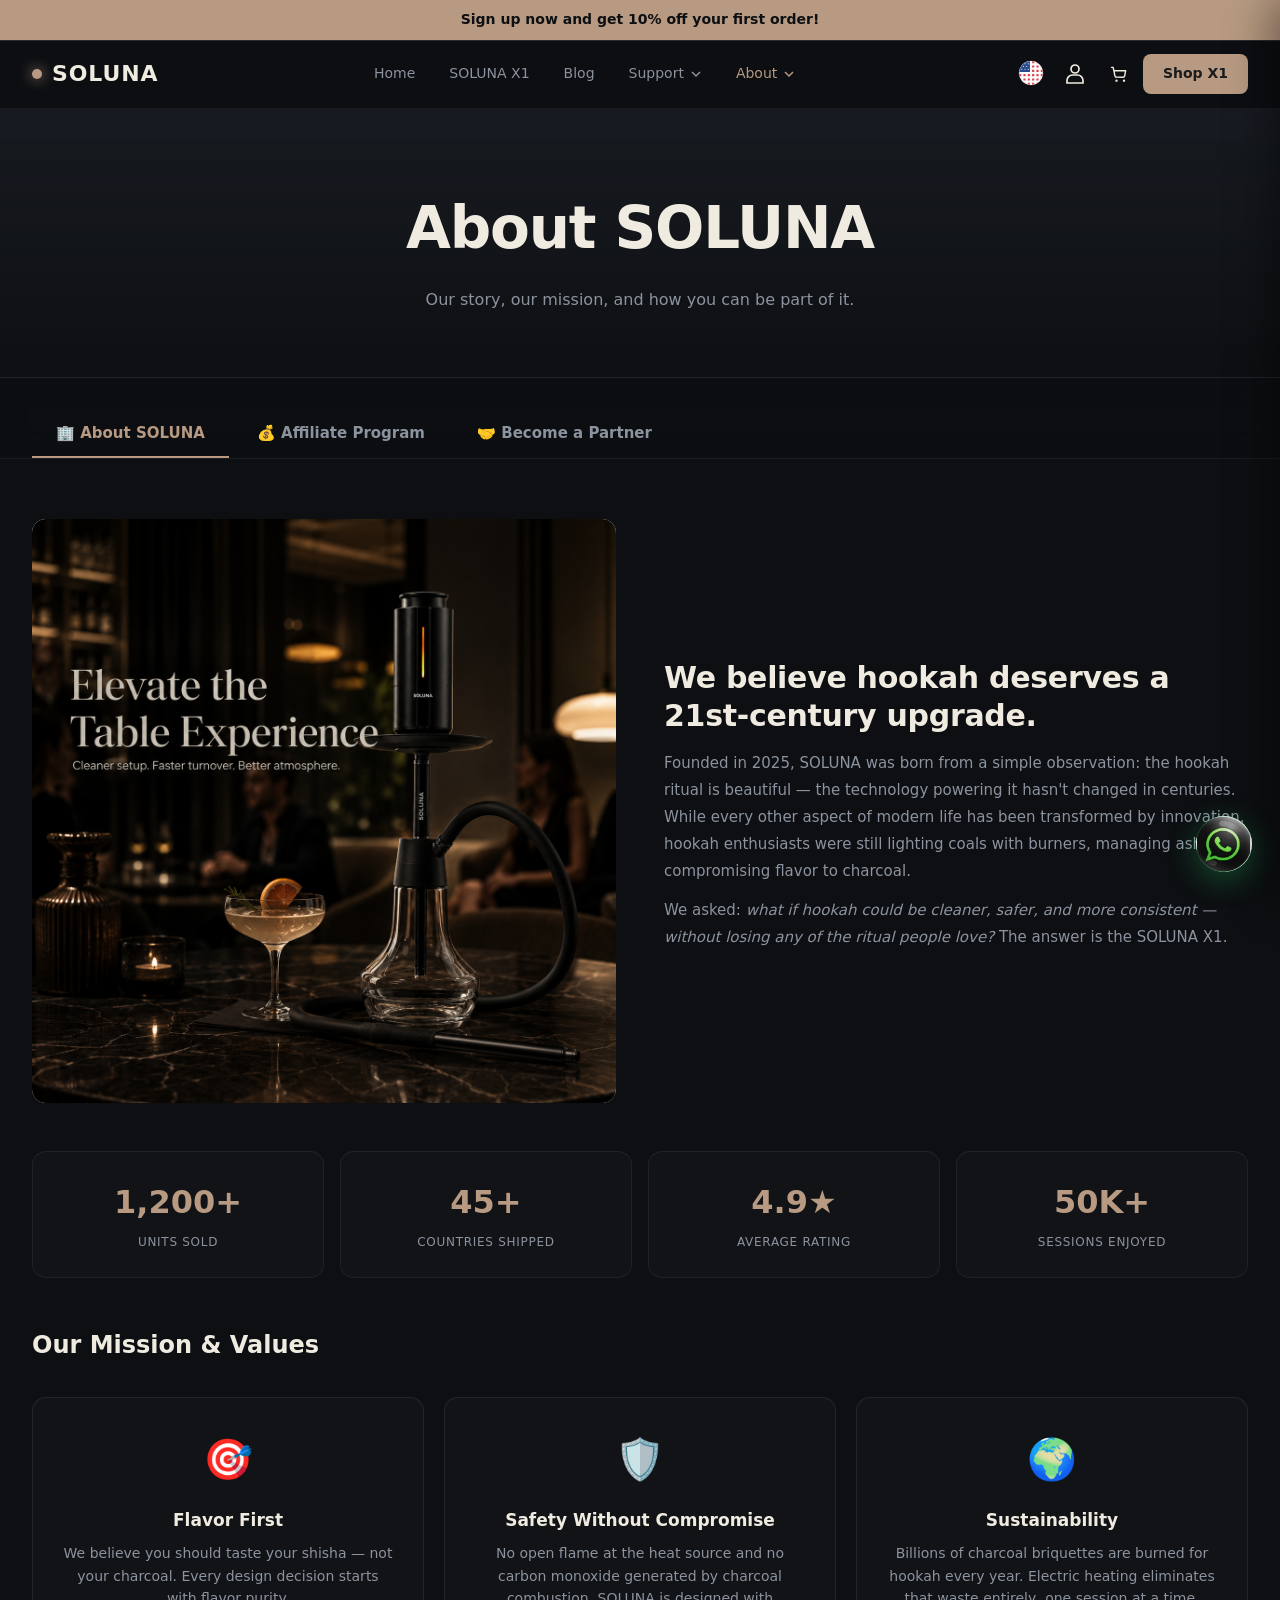
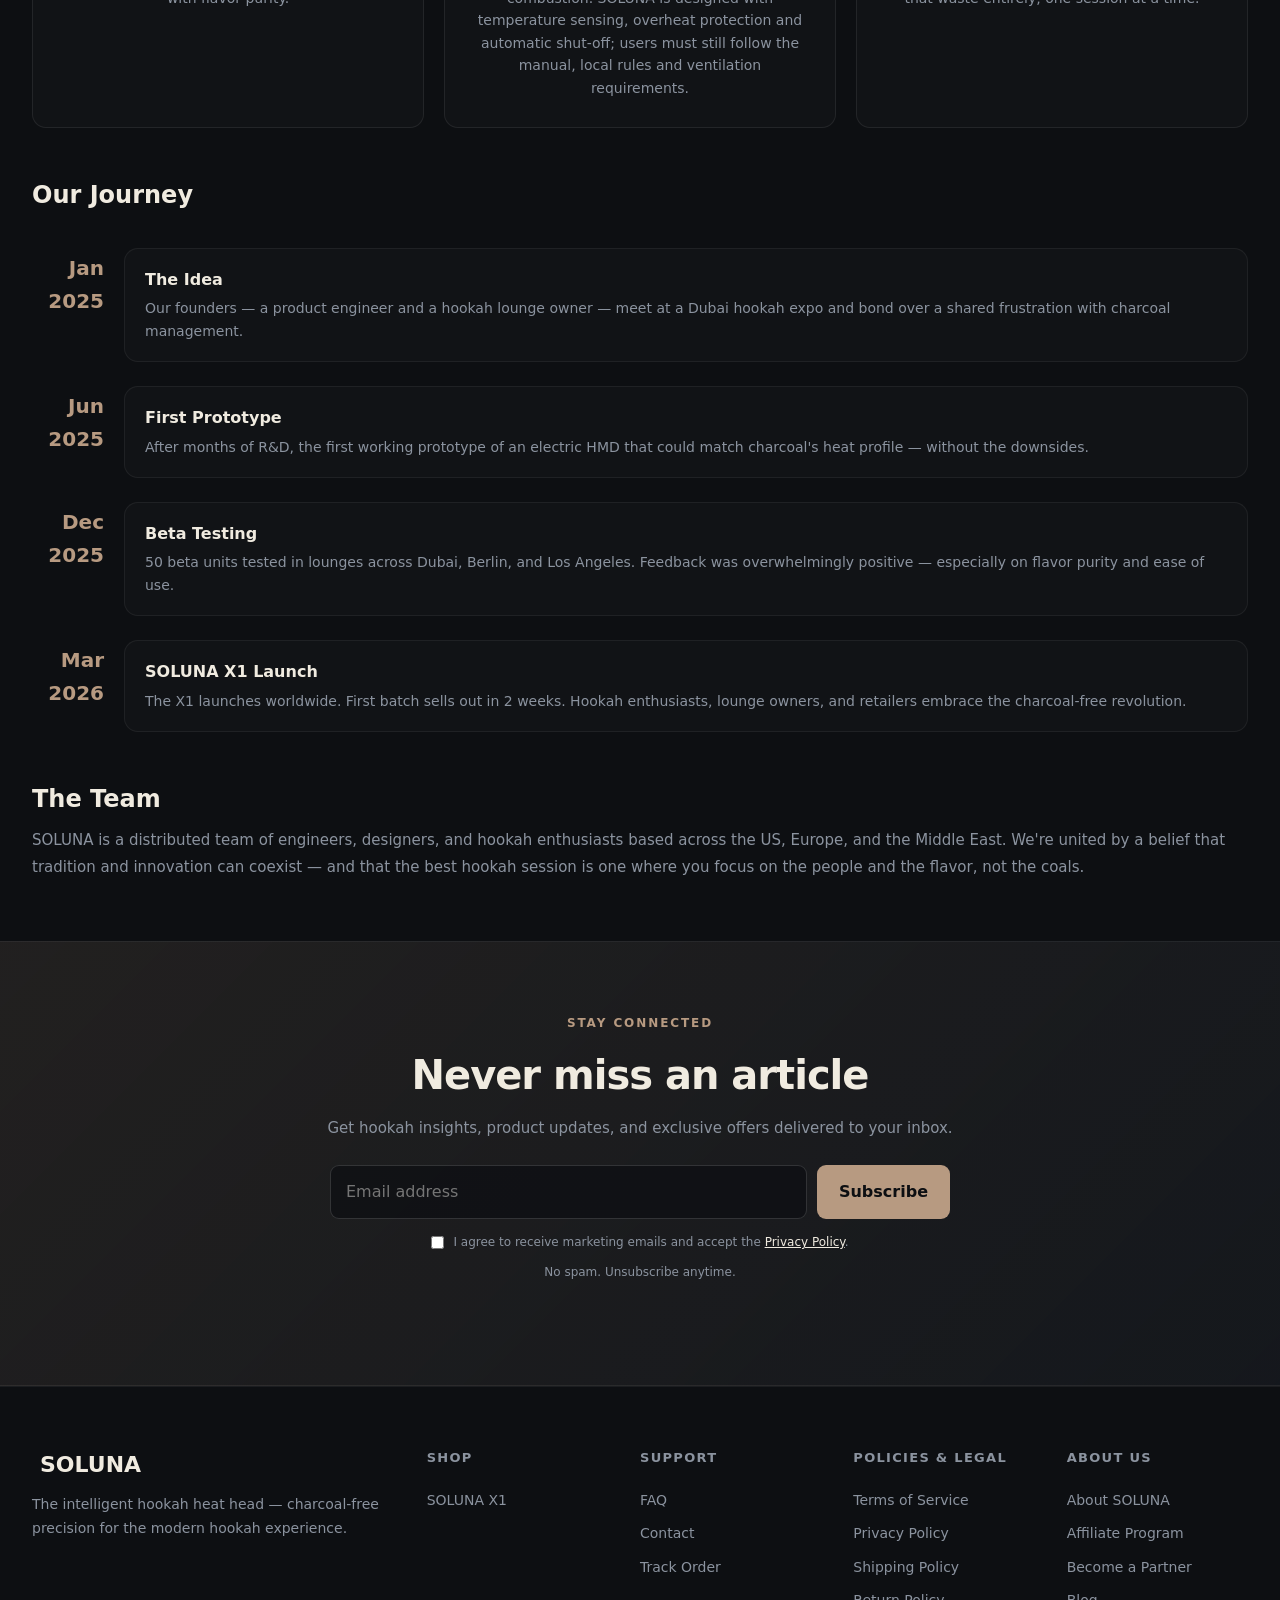
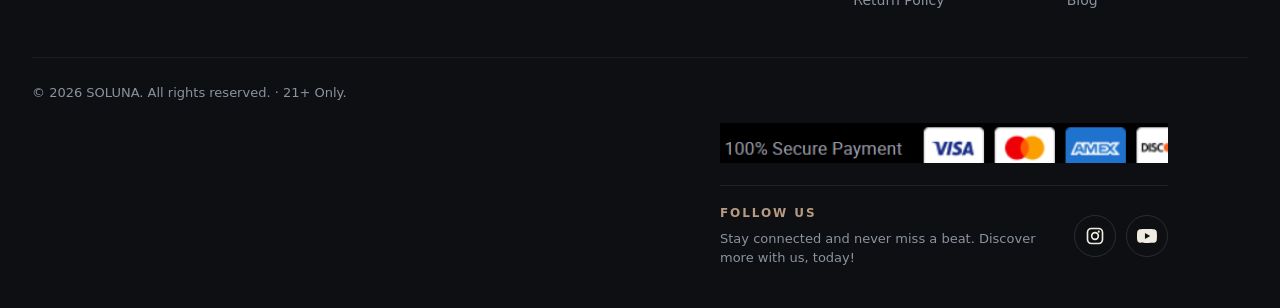
==== about.html @ 4d602d42 "Publish unified About page" ====
<!DOCTYPE html>
<html lang="en">
<head>
<meta charset="UTF-8">
<meta name="viewport" content="width=device-width, initial-scale=1.0">
<title>About SOLUNA — Our Story, Affiliate Program & Partnerships</title>
<meta name="description" content="Learn about SOLUNA's mission to modernize hookah. Join our affiliate program or become a distribution partner.">
<link rel="canonical" href="https://laurenxie-mkt.github.io/soluna-blog/about.html">
<meta property="og:type" content="website">
<meta property="og:title" content="About SOLUNA — Our Story, Affiliate Program & Partnerships">
<meta property="og:description" content="Learn about SOLUNA's mission to modernize hookah. Join our affiliate program or become a distribution partner.">
<meta property="og:url" content="https://laurenxie-mkt.github.io/soluna-blog/about.html">
<style>
:root {
  --ink: #0d0f12; --charcoal: #1a1e24; --ash: #2a3038; --mist: #8b939f;
  --cream: #f0ebe0; --pantone-2312-c: #b79a81; --gold: #b79a81; --gold-light: #b79a81;
  --gold-glow: rgba(183,154,129,.18); --red: #c0392b; --green: #27ae60;
  --max: 1280px; --radius: 14px; --announcement-height: 40px;
}
* { margin:0; padding:0; box-sizing:border-box; }
html { scroll-behavior:smooth; }
.sr-only { position:absolute; width:1px; height:1px; padding:0; margin:-1px; overflow:hidden; clip:rect(0,0,0,0); white-space:nowrap; border:0; }
:where(a,button,input,select,textarea):focus-visible { outline:2px solid var(--pantone-2312-c); outline-offset:3px; }
body {
  font-family: 'Inter', 'Segoe UI', system-ui, -apple-system, sans-serif;
  background: var(--ink); color: var(--cream); line-height: 1.65; overflow-x: hidden;
}

/* ----- ANNOUNCEMENT + NAV ----- */
.announcement-bar {
  position:sticky; top:0; z-index:110; height:var(--announcement-height);
  padding:0 20px; display:grid; place-items:center; background:var(--pantone-2312-c);
  color:var(--ink); box-shadow:0 1px 0 rgba(255,255,255,.12);
}
.announcement-bar button {
  width:100%; height:100%; border:0; background:transparent; color:inherit;
  font:inherit; font-size:14px; font-weight:650; cursor:pointer; text-align:center;
}
.announcement-bar strong { font-weight:850; }
.announcement-bar button:hover { text-decoration:underline; text-underline-offset:3px; }
.announcement-bar button:focus-visible { outline:2px solid var(--ink); outline-offset:-4px; }
.navbar {
  position:sticky; top:var(--announcement-height); z-index:100;
  backdrop-filter:blur(20px); -webkit-backdrop-filter:blur(20px);
  background:rgba(13,15,18,.78); border-bottom:1px solid rgba(255,255,255,.06);
}
.nav-inner {
  max-width:var(--max); margin:0 auto; padding:0 32px;
  display:flex; align-items:center; justify-content:space-between; height:68px; gap:20px;
}
.nav-logo { display:flex; align-items:center; gap:10px; font-weight:700; font-size:22px; letter-spacing:.04em; color:var(--cream); text-decoration:none; }
.nav-logo .dot { width:10px; height:10px; border-radius:50%; background:var(--gold); box-shadow:0 0 14px var(--gold-light); }
.nav-links { display:flex; gap:6px; align-items:center; }
.nav-links a { color:var(--mist); font-size:14px; padding:8px 14px; border-radius:8px; transition:.2s; text-decoration:none; }
.nav-links a:hover { color:var(--cream); background:rgba(255,255,255,.05); }
.nav-dropdown { position:relative; }
.nav-dropdown-trigger { display:flex; align-items:center; gap:6px; padding:8px 14px; border:0; border-radius:8px; background:transparent; color:var(--mist); font:inherit; font-size:14px; cursor:pointer; transition:.2s; }
.nav-dropdown-trigger:hover, .nav-dropdown:focus-within .nav-dropdown-trigger { color:var(--cream); background:rgba(255,255,255,.05); }
.nav-dropdown-trigger svg { width:12px; height:12px; transition:transform .2s; }
.nav-dropdown:hover .nav-dropdown-trigger svg, .nav-dropdown:focus-within .nav-dropdown-trigger svg { transform:rotate(180deg); }
.nav-dropdown-menu { position:absolute; top:calc(100% + 10px); left:0; min-width:190px; padding:8px; background:rgba(23,27,32,.98); border:1px solid rgba(255,255,255,.1); border-radius:12px; box-shadow:0 18px 50px rgba(0,0,0,.42); opacity:0; visibility:hidden; transform:translateY(-6px); transition:opacity .18s, transform .18s, visibility .18s; }
.nav-dropdown-menu::before { content:''; position:absolute; left:0; right:0; top:-12px; height:12px; }
.nav-dropdown:hover .nav-dropdown-menu, .nav-dropdown:focus-within .nav-dropdown-menu { opacity:1; visibility:visible; transform:translateY(0); }
.nav-dropdown-menu a { display:block; padding:10px 12px; color:var(--cream); white-space:nowrap; }
.nav-dropdown-menu a:hover { color:var(--gold-light); background:rgba(183,154,129,.08); }
.nav-cta {
  padding:8px 20px; border-radius:8px; background:var(--gold); color:#1a1a1a;
  font-weight:600; font-size:14px; border:none; cursor:pointer; transition:.2s; text-decoration:none;
}
.nav-cta:hover { box-shadow:0 4px 20px var(--gold-glow); transform:translateY(-1px); }
.nav-hamburger { display:none; background:none; border:none; color:var(--cream); font-size:24px; cursor:pointer; }
.nav-cart-btn {
  position:relative; background:none; border:none; color:var(--cream); font-size:20px;
  cursor:pointer; padding:6px 10px; border-radius:8px; transition:.2s;
}
.nav-cart-btn:hover { background:rgba(255,255,255,.05); }
.nav-actions { display:flex; align-items:center; gap:4px; }
.nav-icon-btn { width:40px; height:40px; display:inline-flex; align-items:center; justify-content:center; position:relative; border:0; border-radius:10px; background:transparent; color:var(--cream); cursor:pointer; transition:.2s; }
.nav-icon-btn:hover { background:rgba(255,255,255,.06); color:var(--gold-light); }
.nav-icon-btn svg { width:24px; height:24px; stroke:currentColor; }
.language-flag { width:26px; height:26px; display:block; border-radius:50%; }
.language-menu { right:0; left:auto; min-width:150px; }
.language-menu button { width:100%; padding:10px 12px; border:0; border-radius:8px; background:transparent; color:var(--cream); text-align:left; cursor:pointer; font:inherit; font-size:13px; }
.language-menu button:hover { color:var(--gold-light); background:rgba(183,154,129,.08); }
.nav-cart-badge {
  position:absolute; top:-2px; right:-2px;
  background:var(--gold); color:#1a1a1a; font-size:10px; font-weight:700;
  width:18px; height:18px; border-radius:50%; display:flex; align-items:center; justify-content:center;
  display:none;
}
.nav-cart-badge.has-items { display:flex; }

/* ----- PAGE HERO ----- */
.page-hero {
  padding:60px 32px; text-align:center;
  background:linear-gradient(180deg, rgba(26,30,36,.6) 0%, var(--ink) 100%);
  border-bottom:1px solid rgba(255,255,255,.04);
}
.page-hero h1 { font-size:clamp(28px, 4vw, 44px); font-weight:700; letter-spacing:-.02em; margin-bottom:10px; }
.page-hero p { color:var(--mist); font-size:16px; }

/* ----- TAB NAVIGATION ----- */
.tab-nav {
  display:flex; gap:4px; max-width:var(--max); margin:0 auto; padding:32px 32px 0;
  border-bottom:1px solid rgba(255,255,255,.06); overflow-x:auto;
}
.tab-btn {
  padding:14px 24px; background:none; border:none; border-bottom:2px solid transparent;
  color:var(--mist); font-size:15px; font-weight:600; cursor:pointer;
  transition:.2s; font-family:inherit; white-space:nowrap;
}
.tab-btn:hover { color:var(--cream); }
.tab-btn.active { color:var(--gold); border-bottom-color:var(--gold); }

/* ----- CONTENT ----- */
section { padding:60px 32px; }
.section-inner { max-width:var(--max); margin:0 auto; }
.tab-panel { display:none; }
.tab-panel.active { display:block; }

/* ===== ABOUT SOLUNA ===== */
.about-hero-grid { display:grid; grid-template-columns:minmax(0,1fr) minmax(0,1fr); gap:48px; align-items:center; margin-bottom:48px; }
.about-hero-img {
  aspect-ratio:1/1; border-radius:var(--radius); overflow:hidden;
  position:relative; display:flex; align-items:center; justify-content:center;
  background:linear-gradient(135deg, var(--charcoal) 0%, var(--ash) 100%);
}
.about-hero-img img {
  width:100%; height:100%; object-fit:cover; display:block;
  position:relative; z-index:1;
}
.about-hero-text h2 { font-size:30px; line-height:1.25; margin-bottom:16px; letter-spacing:-.01em; }
.about-hero-text p { font-size:15px; color:var(--mist); line-height:1.8; margin-bottom:12px; }
.about-hero-text { min-width:0; overflow-wrap:anywhere; }

/* Mission / Values / Story */
.mission-grid { display:grid; grid-template-columns:repeat(3, 1fr); gap:20px; margin-top:32px; }
.mission-card {
  padding:28px; background:rgba(255,255,255,.02); border:1px solid rgba(255,255,255,.06);
  border-radius:var(--radius); text-align:center; transition:.2s;
}
.mission-card:hover { border-color:rgba(183,154,129,.2); }
.mission-card .mc-icon { font-size:40px; margin-bottom:14px; }
.mission-card h4 { font-size:17px; margin-bottom:8px; }
.mission-card p { font-size:14px; color:var(--mist); line-height:1.6; }

/* Timeline style */
.timeline { margin:32px 0; }
.tl-item { display:flex; gap:20px; margin-bottom:24px; }
.tl-year {
  flex-shrink:0; width:72px; font-size:20px; font-weight:800; color:var(--gold);
  padding-top:4px; text-align:right;
}
.tl-content { flex:1; padding:18px 20px; background:rgba(255,255,255,.02); border:1px solid rgba(255,255,255,.06); border-radius:var(--radius); }
.tl-content h4 { font-size:16px; margin-bottom:4px; }
.tl-content p { font-size:14px; color:var(--mist); }

/* Stats row */
.stats-row { display:grid; grid-template-columns:repeat(4, 1fr); gap:16px; margin-top:32px; }
.stat-item {
  text-align:center; padding:24px 12px; background:rgba(255,255,255,.02);
  border:1px solid rgba(255,255,255,.06); border-radius:var(--radius);
}
.stat-value { font-size:32px; font-weight:800; color:var(--gold-light); }
.stat-label { font-size:12px; color:var(--mist); text-transform:uppercase; letter-spacing:.06em; margin-top:4px; }

/* ===== AFFILIATE PROGRAM ===== */
.affiliate-hero {
  display:grid; grid-template-columns:1fr 1fr; gap:40px; align-items:center;
  padding:40px; background:linear-gradient(135deg, rgba(183,154,129,.06), rgba(183,154,129,.01));
  border:1px solid rgba(183,154,129,.15); border-radius:var(--radius); margin-bottom:40px;
}
.affiliate-hero-text h2 { font-size:28px; line-height:1.2; margin-bottom:12px; }
.affiliate-hero-text p { font-size:15px; color:var(--mist); line-height:1.7; }
.affiliate-hero-stat { text-align:center; }
.affiliate-hero-stat .big-num { font-size:64px; font-weight:800; color:var(--gold-light); line-height:1; }
.affiliate-hero-stat p { color:var(--mist); font-size:14px; margin-top:8px; }

/* Commission tiers */
.commission-tiers { display:grid; grid-template-columns:repeat(3, 1fr); gap:16px; margin:24px 0; }
.tier-card {
  padding:28px 20px; text-align:center; background:rgba(255,255,255,.02);
  border:1px solid rgba(255,255,255,.08); border-radius:var(--radius); transition:.2s;
}
.tier-card.featured { border-color:rgba(183,154,129,.3); background:rgba(183,154,129,.04); }
.tier-card .tier-pct { font-size:36px; font-weight:800; color:var(--gold-light); }
.tier-card .tier-name { font-size:14px; color:var(--mist); margin:6px 0; }
.tier-card .tier-desc { font-size:13px; color:var(--mist); line-height:1.5; }

/* How it works steps */
.affiliate-steps { display:grid; grid-template-columns:repeat(4, 1fr); gap:16px; margin:24px 0; }
.af-step {
  text-align:center; padding:24px 16px; background:rgba(255,255,255,.02);
  border:1px solid rgba(255,255,255,.06); border-radius:var(--radius); position:relative;
}
.af-step .af-num {
  width:40px; height:40px; border-radius:50%; background:linear-gradient(135deg, var(--gold), var(--gold-light));
  color:#1a1a1a; font-weight:800; font-size:18px; display:flex; align-items:center; justify-content:center;
  margin:0 auto 10px;
}
.af-step h4 { font-size:14px; margin-bottom:4px; }
.af-step p { font-size:12px; color:var(--mist); line-height:1.5; }

/* ===== BECOME A PARTNER ===== */
.partner-options { display:grid; grid-template-columns:repeat(3, 1fr); gap:20px; margin:32px 0; }
.partner-card {
  padding:32px 24px; text-align:center; background:rgba(255,255,255,.02);
  border:1px solid rgba(255,255,255,.08); border-radius:var(--radius); transition:.2s;
}
.partner-card:hover { border-color:rgba(183,154,129,.25); transform:translateY(-4px); }
.partner-card .pc-icon { font-size:44px; margin-bottom:14px; }
.partner-card h4 { font-size:18px; margin-bottom:8px; }
.partner-card p { font-size:14px; color:var(--mist); line-height:1.6; margin-bottom:6px; }
.partner-card .pc-benefits { list-style:none; margin-top:14px; text-align:left; }
.partner-card .pc-benefits li {
  font-size:13px; color:var(--mist); padding:4px 0; display:flex; align-items:center; gap:8px;
}
.partner-card .pc-benefits li::before { content:'✓'; color:var(--green); font-weight:700; }

/* Partner form */
.partner-form-card {
  max-width:640px; margin:0 auto; padding:36px;
  background:rgba(255,255,255,.02); border:1px solid rgba(255,255,255,.08);
  border-radius:var(--radius);
}
.partner-form-card label { display:block; font-size:12px; color:var(--mist); margin-bottom:4px; text-transform:uppercase; letter-spacing:.06em; font-weight:600; }
.partner-form-card input, .partner-form-card select, .partner-form-card textarea {
  width:100%; padding:12px 16px; margin-bottom:16px;
  background:rgba(255,255,255,.03); border:1px solid rgba(255,255,255,.1);
  border-radius:10px; color:var(--cream); font-size:14px; outline:none; font-family:inherit;
  transition:.2s; resize:vertical;
}
.partner-form-card input:focus, .partner-form-card select:focus, .partner-form-card textarea:focus { border-color:var(--gold); }
.partner-form-card select option { background:var(--charcoal); color:var(--cream); }

/* ----- BUTTONS ----- */
.btn-primary {
  display:inline-flex; align-items:center; gap:8px;
  padding:14px 32px; border-radius:10px;
  background:linear-gradient(135deg, var(--gold), var(--gold-light));
  color:#1a1a1a; font-weight:700; font-size:15px; border:none; cursor:pointer; transition:.2s; text-decoration:none; font-family:inherit;
}
.btn-primary:hover { box-shadow:0 8px 30px var(--gold-glow); transform:translateY(-2px); }
.btn-secondary {
  display:inline-flex; align-items:center; gap:8px;
  padding:14px 32px; border-radius:10px;
  background:transparent; border:1px solid rgba(255,255,255,.2);
  color:var(--cream); font-weight:600; font-size:15px; cursor:pointer; transition:.2s; text-decoration:none; font-family:inherit;
}
.btn-secondary:hover { border-color:var(--pantone-2312-c); background:rgba(183,154,129,.09); }

/* Toast */
.toast {
  position:fixed; bottom:100px; left:50%; transform:translateX(-50%);
  padding:12px 24px; background:var(--charcoal); color:var(--cream);
  border:1px solid rgba(255,255,255,.15); border-radius:24px;
  font-size:14px; z-index:9999; pointer-events:none;
  animation:fadeUp .3s ease; font-family:Inter,sans-serif;
}
@keyframes fadeUp { from { opacity:0; transform:translateX(-50%) translateY(10px); } to { opacity:1; transform:translateX(-50%) translateY(0); } }

/* ----- UNIFIED ABOUT CONTENT ----- */
.page-hero { padding:72px 32px 64px; background:linear-gradient(180deg, rgba(26,30,36,.78), var(--ink)); }
.page-hero h1 { font-size:clamp(34px,5vw,58px); }
.tab-nav { top:calc(var(--announcement-height) + 68px); z-index:80; background:rgba(13,15,18,.92); backdrop-filter:blur(16px); }
.tab-btn { border-bottom-width:2px; }
.tab-btn.active { color:var(--pantone-2312-c); border-color:var(--pantone-2312-c); }
.about-hero-img { min-height:440px; background:linear-gradient(145deg,#f7f7f5,#e4e2de); }
.about-hero-img img { width:100%; height:100%; object-fit:contain; }
.mission-card,.value-card,.tier-card,.partner-card,.partner-form-card,.step-card { border-color:rgba(255,255,255,.075); }
.mission-card:hover,.value-card:hover,.tier-card:hover,.partner-card:hover { border-color:rgba(183,154,129,.3); }
.btn-primary { background:var(--pantone-2312-c); }
.btn-secondary { border-color:var(--pantone-2312-c); color:var(--pantone-2312-c); }
.btn-secondary:hover { background:rgba(183,154,129,.09); }
@media (prefers-reduced-motion:reduce) { *,*::before,*::after { scroll-behavior:auto!important; transition-duration:.01ms!important; animation-duration:.01ms!important; } }

/* ----- NEWSLETTER ----- */
.newsletter {
  padding:72px 32px; border-top:1px solid rgba(255,255,255,.06);
  border-bottom:1px solid rgba(255,255,255,.06);
  background:linear-gradient(135deg, rgba(183,154,129,.12), rgba(26,30,36,.58));
}
.newsletter-inner { max-width:720px; margin:0 auto; text-align:center; }
.newsletter-eyebrow { color:var(--pantone-2312-c); font-size:12px; font-weight:800; letter-spacing:.16em; }
.newsletter h2 { margin:8px 0; font-size:clamp(28px,4vw,40px); letter-spacing:-.025em; }
.newsletter-copy { color:var(--mist); font-size:15px; }
.newsletter-form { margin:24px auto 0; max-width:620px; }
.newsletter-row { display:grid; grid-template-columns:1fr auto; gap:10px; }
.newsletter-row input {
  width:100%; min-height:48px; padding:13px 15px; border:1px solid rgba(255,255,255,.14);
  border-radius:9px; background:rgba(13,15,18,.72); color:var(--cream); font:inherit;
}
.newsletter-row input:focus { outline:2px solid var(--pantone-2312-c); outline-offset:2px; }
.newsletter-row button {
  min-height:48px; padding:12px 22px; border:0; border-radius:9px;
  background:var(--pantone-2312-c); color:var(--ink); font:inherit; font-weight:800; cursor:pointer;
}
.newsletter-consent { display:flex; justify-content:center; align-items:flex-start; gap:9px; margin-top:14px; color:var(--mist); font-size:12px; text-align:left; }
.newsletter-consent input { margin-top:3px; accent-color:var(--pantone-2312-c); }
.newsletter-consent a { color:var(--cream); }
.newsletter-note,.newsletter-status { margin-top:10px; color:var(--mist); font-size:12px; }
.newsletter-status { min-height:20px; color:var(--cream); }

/* ----- FOOTER ----- */
footer { padding:60px 32px 40px; border-top:1px solid rgba(255,255,255,.06); background:var(--ink); }
.footer-inner { max-width:var(--max); margin:0 auto; display:grid; grid-template-columns:2fr repeat(4, 1fr); gap:32px; }
.footer-brand .flogo { font-size:22px; font-weight:700; margin-bottom:10px; display:flex; align-items:center; gap:8px; }
.footer-brand p { color:var(--mist); font-size:14px; line-height:1.7; }
.footer-col h4 { font-size:13px; text-transform:uppercase; letter-spacing:.1em; color:var(--mist); margin-bottom:16px; }
.footer-col a { display:block; color:var(--mist); font-size:14px; padding:5px 0; text-decoration:none; transition:.2s; }
.footer-col a:hover { color:var(--cream); }
.footer-bottom {
  max-width:var(--max); margin:40px auto 0; padding-top:24px;
  border-top:1px solid rgba(255,255,255,.06); display:flex; justify-content:space-between;
  flex-wrap:wrap; gap:12px; font-size:13px; color:var(--mist);
}
.footer-utility {
  max-width:var(--max); margin:20px auto 0; padding-right:80px;
  display:flex; flex-direction:column; align-items:flex-end;
}
.secure-payment-lockup {
  position:relative; width:min(448px, calc(100% - 96px)); aspect-ratio:448 / 40;
  overflow:hidden;
}
.secure-payment-lockup img {
  position:absolute; width:152.68%; max-width:none; height:auto;
  left:-17.4%; top:-140%; display:block;
}
.footer-follow {
  width:min(448px, calc(100% - 96px)); margin-top:22px; padding-top:18px;
  border-top:1px solid rgba(255,255,255,.08); display:grid;
  grid-template-columns:1fr auto; gap:24px; align-items:center;
}
.footer-follow h4 {
  margin:0 0 5px; color:var(--pantone-2312-c); font-size:12px;
  font-weight:800; letter-spacing:.16em;
}
.footer-follow p { margin:0; color:var(--mist); font-size:13px; line-height:1.5; }
.footer-follow-icons { display:flex; align-items:center; gap:10px; }
.footer-follow-icons a {
  width:42px; height:42px; border:1px solid rgba(255,255,255,.12); border-radius:50%;
  color:var(--cream); display:grid; place-items:center; text-decoration:none; transition:.2s;
}
.footer-follow-icons a:hover, .footer-follow-icons a:focus-visible {
  border-color:var(--pantone-2312-c); color:var(--pantone-2312-c); transform:translateY(-2px);
}
.footer-follow-icons svg { width:20px; height:20px; fill:currentColor; }

/* WhatsApp float */
.whatsapp-float {
  position:fixed; bottom:28px; right:28px; z-index:200;
  width:56px; height:56px; border-radius:50%; background:#25D366;
  display:flex; align-items:center; justify-content:center;
  font-size:28px; color:#fff; box-shadow:0 8px 30px rgba(37,211,102,.3);
  cursor:pointer; transition:.3s; text-decoration:none;
}
.whatsapp-float:hover { transform:scale(1.1); }
.whatsapp-float img { width:100%; height:100%; object-fit:cover; border-radius:50%; display:block; }

/* Read more / expand btn */
.btn-expand {
  display:inline-flex; align-items:center; gap:6px;
  padding:10px 20px; border-radius:8px; border:1px solid var(--gold);
  background:transparent; color:var(--gold); font-weight:600; font-size:14px;
  cursor:pointer; transition:.2s; font-family:inherit;
}
.btn-expand:hover { background:rgba(183,154,129,.1); }

/* ===== CART SIDEBAR (compact) ===== */
.cart-overlay { position:fixed; inset:0; z-index:500; background:rgba(0,0,0,0.6); display:none; }
.cart-overlay.show { display:block; }
.cart-sidebar {
  position:fixed; top:0; right:0; z-index:501; width:420px; max-width:100vw; height:100vh;
  background:var(--charcoal); border-left:1px solid rgba(255,255,255,.08);
  display:flex; flex-direction:column; transform:translateX(100%);
  transition:transform .35s cubic-bezier(0.4,0,0.2,1); box-shadow:-10px 0 40px rgba(0,0,0,.4);
}
.cart-sidebar.show { transform:translateX(0); }
.cart-header { display:flex; align-items:center; justify-content:space-between; padding:20px 24px; border-bottom:1px solid rgba(255,255,255,.08); }
.cart-header h3 { font-size:20px; display:flex; align-items:center; gap:10px; }
.cart-close { background:none; border:none; color:var(--mist); font-size:24px; cursor:pointer; padding:4px 8px; }
.cart-items { flex:1; overflow-y:auto; padding:16px 24px; }
.cart-item { display:flex; gap:14px; padding:16px 0; border-bottom:1px solid rgba(255,255,255,.06); align-items:flex-start; }
.cart-item-img { width:72px; height:72px; border-radius:8px; background:var(--ash); display:flex; align-items:center; justify-content:center; font-size:32px; flex-shrink:0; }
.cart-item-info { flex:1; }
.cart-item-info h4 { font-size:15px; margin-bottom:4px; }
.cart-item-info .ci-price { color:var(--gold-light); font-weight:700; font-size:16px; }
.cart-qty-row { display:flex; align-items:center; gap:10px; margin-top:8px; }
.cart-qty-row button { width:28px; height:28px; border-radius:6px; border:1px solid rgba(255,255,255,.15); background:rgba(255,255,255,.03); color:var(--cream); cursor:pointer; font-size:16px; display:flex; align-items:center; justify-content:center; }
.cart-qty-row span { min-width:20px; text-align:center; font-weight:600; }
.cart-item-remove { color:var(--red); background:none; border:none; cursor:pointer; font-size:12px; margin-top:8px; }
.cart-empty { text-align:center; padding:60px 20px; color:var(--mist); }
.cart-footer { padding:20px 24px; border-top:1px solid rgba(255,255,255,.08); background:rgba(0,0,0,.2); }
.cart-total-row { display:flex; justify-content:space-between; align-items:center; padding:0 0 16px; font-size:17px; }
.cart-total-row .total-price { font-size:28px; font-weight:800; color:var(--gold-light); }
.cart-payment-grid { display:grid; grid-template-columns:1fr 1fr; gap:8px; }
.cart-payment-btn { display:flex; align-items:center; justify-content:center; gap:8px; padding:12px; border-radius:10px; font-size:14px; font-weight:600; cursor:pointer; border:none; transition:.2s; font-family:inherit; }
.cart-paypal { background:var(--pantone-2312-c); color:#1a1a1a; }
.cart-stripe { background:#635bff; color:#fff; }
.cart-whatsapp { background:#25D366; color:#fff; grid-column:1/-1; }
.cart-tax-note { font-size:11px; color:var(--mist); text-align:center; margin-top:10px; }
.register-overlay { position:fixed; inset:0; z-index:550; display:none; align-items:center; justify-content:center; padding:20px; background:rgba(0,0,0,.72); backdrop-filter:blur(8px); }
.register-overlay.show { display:flex; }
.register-card { width:min(420px,100%); padding:30px; border:1px solid rgba(255,255,255,.1); border-radius:16px; background:var(--charcoal); box-shadow:0 24px 70px rgba(0,0,0,.5); }
.register-card h2 { font-size:24px; margin-bottom:6px; }
.register-card p { color:var(--mist); font-size:14px; margin-bottom:20px; }
.register-card input { width:100%; margin-bottom:12px; padding:13px 14px; border:1px solid rgba(255,255,255,.12); border-radius:9px; background:rgba(255,255,255,.04); color:var(--cream); font:inherit; }
.register-actions { display:flex; gap:10px; margin-top:4px; }
.register-actions button { flex:1; padding:12px; border-radius:9px; border:1px solid rgba(255,255,255,.14); background:transparent; color:var(--cream); font-weight:700; cursor:pointer; }
.register-actions .register-submit { border-color:var(--gold); background:var(--gold); color:#181818; }

@media (max-width:1024px) {
  .about-hero-grid { grid-template-columns:1fr; }
  .about-hero-img { width:100%; min-width:0; min-height:0; }
  .affiliate-hero { grid-template-columns:1fr; }
  .commission-tiers, .partner-options { grid-template-columns:1fr; }
  .affiliate-steps { grid-template-columns:repeat(2, 1fr); }
  .stats-row { grid-template-columns:repeat(2, 1fr); }
  .mission-grid { grid-template-columns:1fr; }
}
@media (max-width:768px) {
  :root { --announcement-height:48px; }
  .announcement-bar { padding:0 14px; }
  .announcement-bar button { font-size:13px; line-height:1.25; }
  .nav-inner { padding:0 12px; gap:4px; }
  .nav-logo { font-size:19px; gap:7px; }
  .nav-logo .dot { width:8px; height:8px; }
  .nav-actions { margin-left:auto; gap:0; }
  .nav-icon-btn { width:36px; height:40px; }
  .language-flag { width:24px; height:24px; }
  .nav-cta { display:none; }
  .footer-utility { width:100%; padding-right:0; align-items:center; }
  .secure-payment-lockup { width:min(448px,100%); }
  .footer-follow { width:min(448px,100%); margin-bottom:56px; }
  .nav-links { display:none; }
  .nav-links.mobile-open {
    position:absolute; top:68px; left:0; right:0; display:flex; flex-direction:column; align-items:stretch;
    padding:14px 16px 18px; background:rgba(13,15,18,.98); border-bottom:1px solid rgba(255,255,255,.08);
    box-shadow:0 18px 38px rgba(0,0,0,.36);
  }
  .nav-links.mobile-open > a,.nav-links.mobile-open .nav-dropdown-trigger { width:100%; justify-content:space-between; padding:12px 14px; text-align:left; }
  .nav-links.mobile-open .nav-dropdown-menu { position:static; display:none; min-width:0; margin:2px 0 8px; opacity:1; visibility:visible; transform:none; box-shadow:none; }
  .nav-links.mobile-open .nav-dropdown:focus-within .nav-dropdown-menu { display:block; }
  .nav-hamburger { display:block; width:36px; height:40px; font-size:20px; }
  section { padding:40px 16px; }
  .newsletter { padding:52px 16px; }
  .newsletter-row { grid-template-columns:1fr; }
  .newsletter-row button { width:100%; }
  .tab-nav { padding:20px 16px 0; }
  .tab-nav { width:100%; max-width:100%; overscroll-behavior-inline:contain; }
  .tab-btn { padding:12px 16px; font-size:13px; }
  .affiliate-steps { grid-template-columns:1fr; }
  .footer-inner { grid-template-columns:1fr 1fr; }
}
@media (max-width:480px) {
  .nav-inner { padding:0 8px; }
  .nav-logo { font-size:18px; }
  .nav-icon-btn,.nav-hamburger { width:34px; }
  .footer-follow { grid-template-columns:1fr; gap:14px; }
  .stats-row { grid-template-columns:1fr 1fr; }
  .footer-inner { grid-template-columns:1fr; }
}
</style>
<!-- Meta Pixel Code -->
<script>
!function(f,b,e,v,n,t,s)
{if(f.fbq)return;n=f.fbq=function(){n.callMethod?
n.callMethod.apply(n,arguments):n.queue.push(arguments)};
if(!f._fbq)f._fbq=n;n.push=n;n.loaded=!0;n.version='2.0';
n.queue=[];t=b.createElement(e);t.async=!0;
t.src=v;s=b.getElementsByTagName(e)[0];
s.parentNode.insertBefore(t,s)}(window, document,'script',
'https://connect.facebook.net/en_US/fbevents.js');
fbq('init', '2122987451609957');
fbq('init', '1715525909645595');
fbq('track', 'PageView');
</script>
<noscript><img height="1" width="1" style="display:none"
src="https://www.facebook.com/tr?id=2122987451609957&ev=PageView&noscript=1"
/><img height="1" width="1" style="display:none"
src="https://www.facebook.com/tr?id=1715525909645595&ev=PageView&noscript=1"
/></noscript>
<!-- End Meta Pixel Code -->
</head>
<body>

<!-- ===== SIGN-UP OFFER ===== -->
<div class="announcement-bar">
  <button type="button" onclick="openRegisterModal()" aria-label="Register now to get 10% off your first order">
    Sign up now and get <strong>10% off</strong> your first order!
  </button>
</div>

<!-- ===== NAVBAR ===== -->
<nav class="navbar">
  <div class="nav-inner">
    <a href="soluna-homepage.html#hero" class="nav-logo"><span class="dot"></span>SOLUNA</a>
    <div class="nav-links" id="primaryNav">
      <a href="soluna-homepage.html#hero">Home</a>
      <a href="soluna-x1.html">SOLUNA X1</a>
      <a href="blog.html#post2">Blog</a>
      <div class="nav-dropdown">
        <button class="nav-dropdown-trigger" type="button">Support <svg viewBox="0 0 12 12" aria-hidden="true"><path d="m2 4 4 4 4-4" fill="none" stroke="currentColor" stroke-width="1.5"/></svg></button>
        <div class="nav-dropdown-menu"><a href="support.html#faq">FAQ</a><a href="support.html#contact">Contact</a><a href="support.html#track">Track Order</a></div>
      </div>
      <div class="nav-dropdown">
        <button class="nav-dropdown-trigger" type="button" style="color:var(--gold-light);">About <svg viewBox="0 0 12 12" aria-hidden="true"><path d="m2 4 4 4 4-4" fill="none" stroke="currentColor" stroke-width="1.5"/></svg></button>
        <div class="nav-dropdown-menu"><a href="about.html#about">About SOLUNA</a><a href="about.html#affiliate">Affiliate Program</a><a href="about.html#partner">Become a Partner</a><a href="blog.html">Blog</a></div>
      </div>
    </div>
    <div class="nav-actions">
      <div class="nav-dropdown">
        <button class="nav-icon-btn" type="button" title="Language" aria-label="Choose language"><img class="language-flag" src="[data-uri]" alt="English"></button>
        <div class="nav-dropdown-menu language-menu"><button type="button" onclick="setLanguage('en')">English</button><button type="button" onclick="setLanguage('de')">Deutsch</button><button type="button" onclick="setLanguage('fr')">Français</button><button type="button" onclick="setLanguage('zh')">中文</button></div>
      </div>
      <button class="nav-icon-btn" type="button" onclick="openRegisterModal()" title="Register" aria-label="Register"><svg viewBox="0 0 24 24" fill="none" aria-hidden="true"><circle cx="12" cy="7" r="4" stroke-width="1.7"/><path d="M4 21v-2.4A5.6 5.6 0 0 1 9.6 13h4.8a5.6 5.6 0 0 1 5.6 5.6V21H4Z" stroke-width="1.7"/></svg></button>
      <button class="nav-icon-btn nav-cart-btn" onclick="openCart()" title="Cart" aria-label="Open cart"><svg viewBox="0 0 24 24" fill="none" aria-hidden="true"><path d="M3 4h2l2.1 10.2a2 2 0 0 0 2 1.6h7.7a2 2 0 0 0 2-1.6L20 8H6" stroke-width="1.7" stroke-linecap="round" stroke-linejoin="round"/><circle cx="9" cy="20" r="1.4" fill="currentColor" stroke="none"/><circle cx="18" cy="20" r="1.4" fill="currentColor" stroke="none"/></svg><span class="nav-cart-badge" id="navCartBadge">0</span></button>
      <a href="soluna-x1.html" class="nav-cta">Shop X1</a>
    </div>
    <button class="nav-hamburger" type="button" aria-controls="primaryNav" aria-expanded="false" aria-label="Open navigation" onclick="toggleNav(this)">☰</button>
  </div>
</nav>

<main id="main-content">
<!-- ===== PAGE HERO ===== -->
<section class="page-hero">
  <h1>About SOLUNA</h1>
  <p>Our story, our mission, and how you can be part of it.</p>
</section>

<!-- ===== TAB NAVIGATION ===== -->
<div class="tab-nav">
  <button class="tab-btn active" type="button" onclick="switchTab('about', this)">🏢 About SOLUNA</button>
  <button class="tab-btn" type="button" onclick="switchTab('affiliate', this)">💰 Affiliate Program</button>
  <button class="tab-btn" type="button" onclick="switchTab('partner', this)">🤝 Become a Partner</button>
</div>

<!-- ===== TAB: ABOUT SOLUNA ===== -->
<section id="about" class="tab-panel active">
  <div class="section-inner">
    <div class="about-hero-grid">
      <div class="about-hero-img">
	        <img src="[data-uri]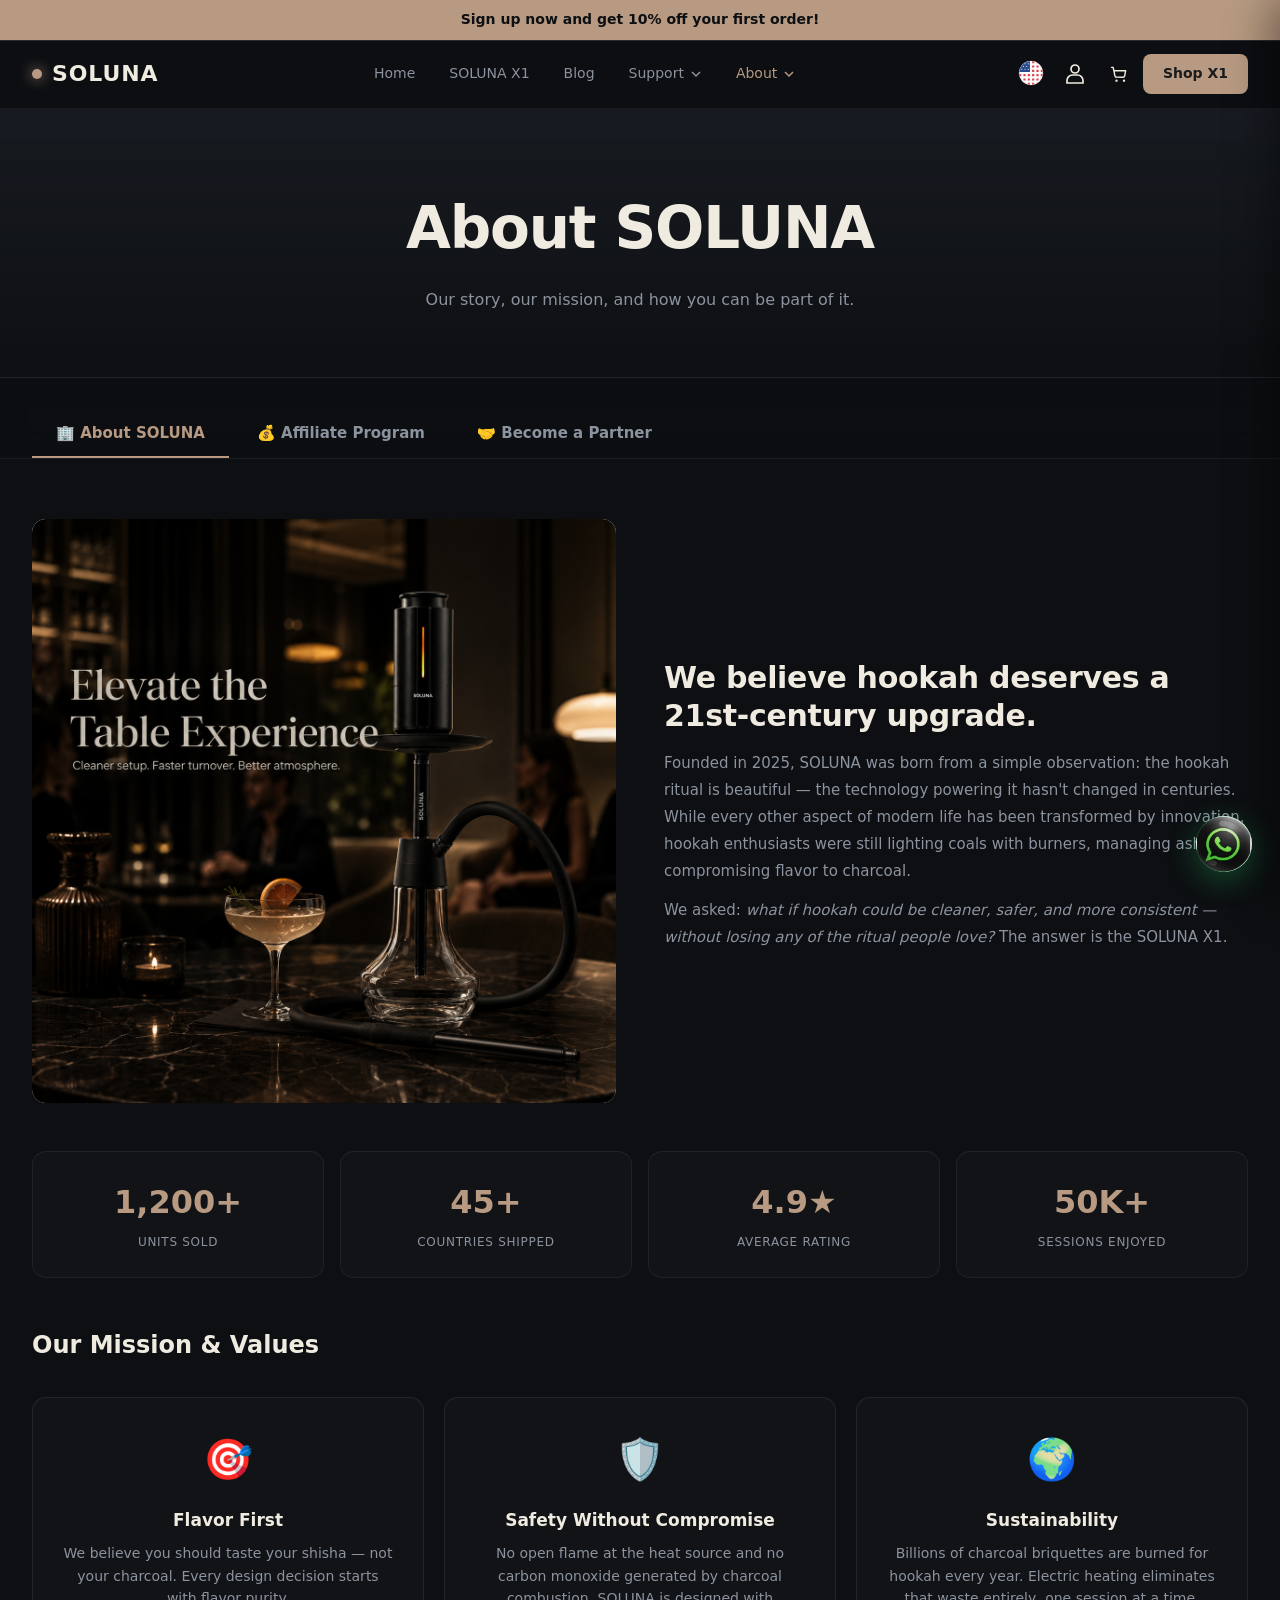
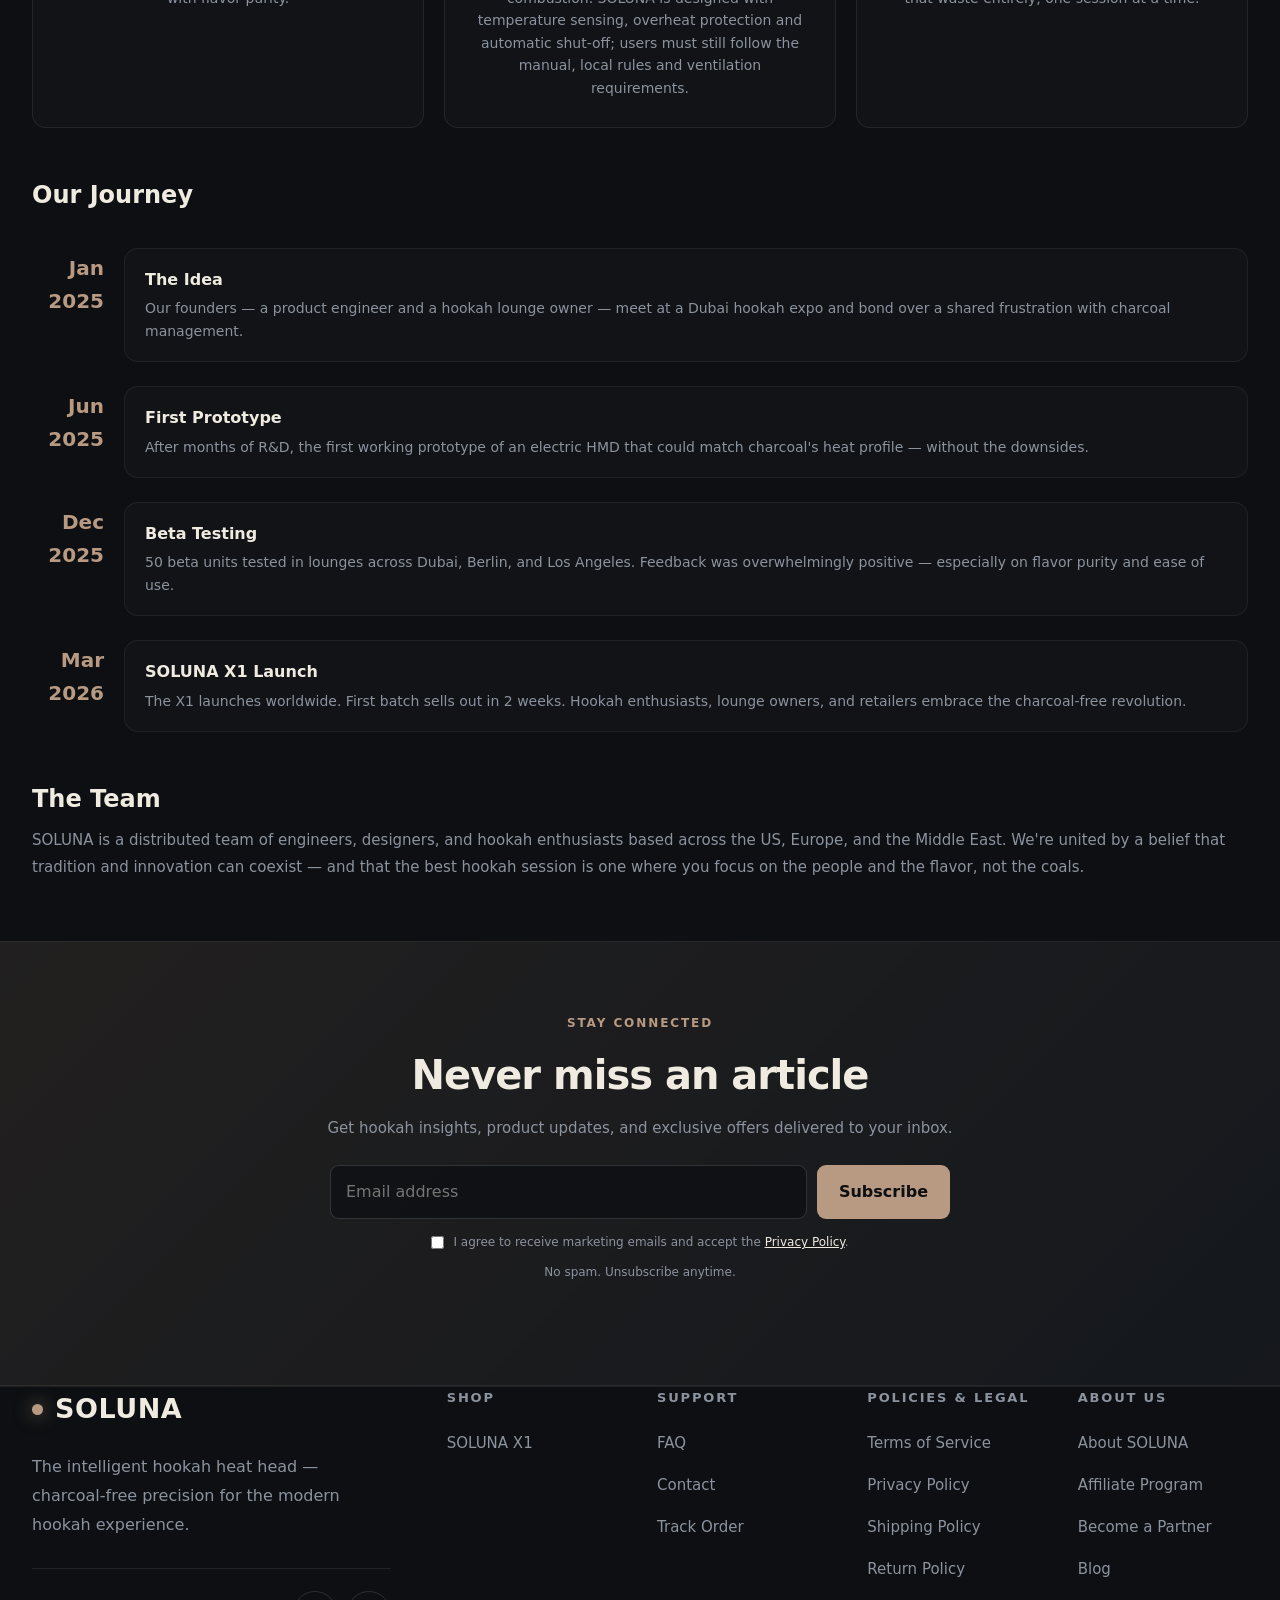
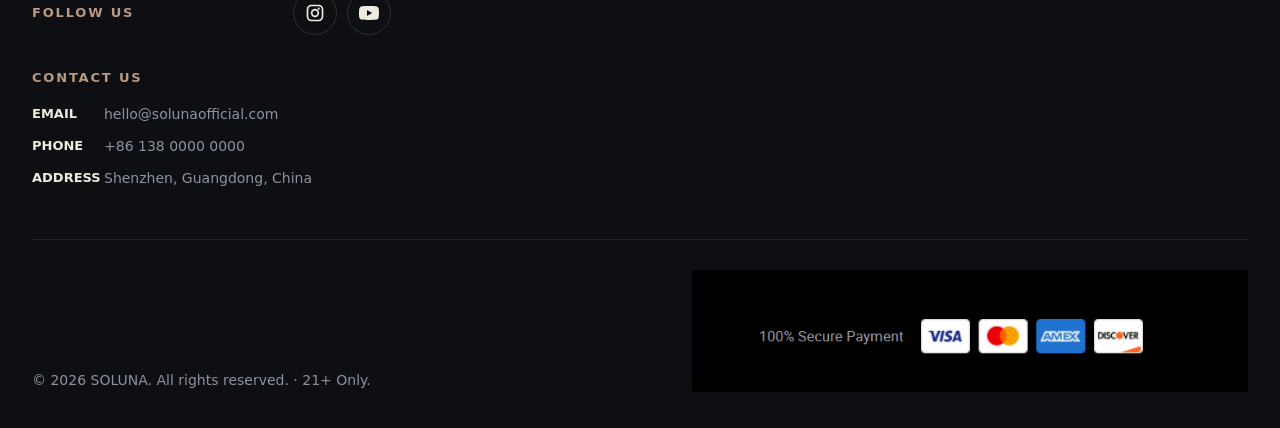
